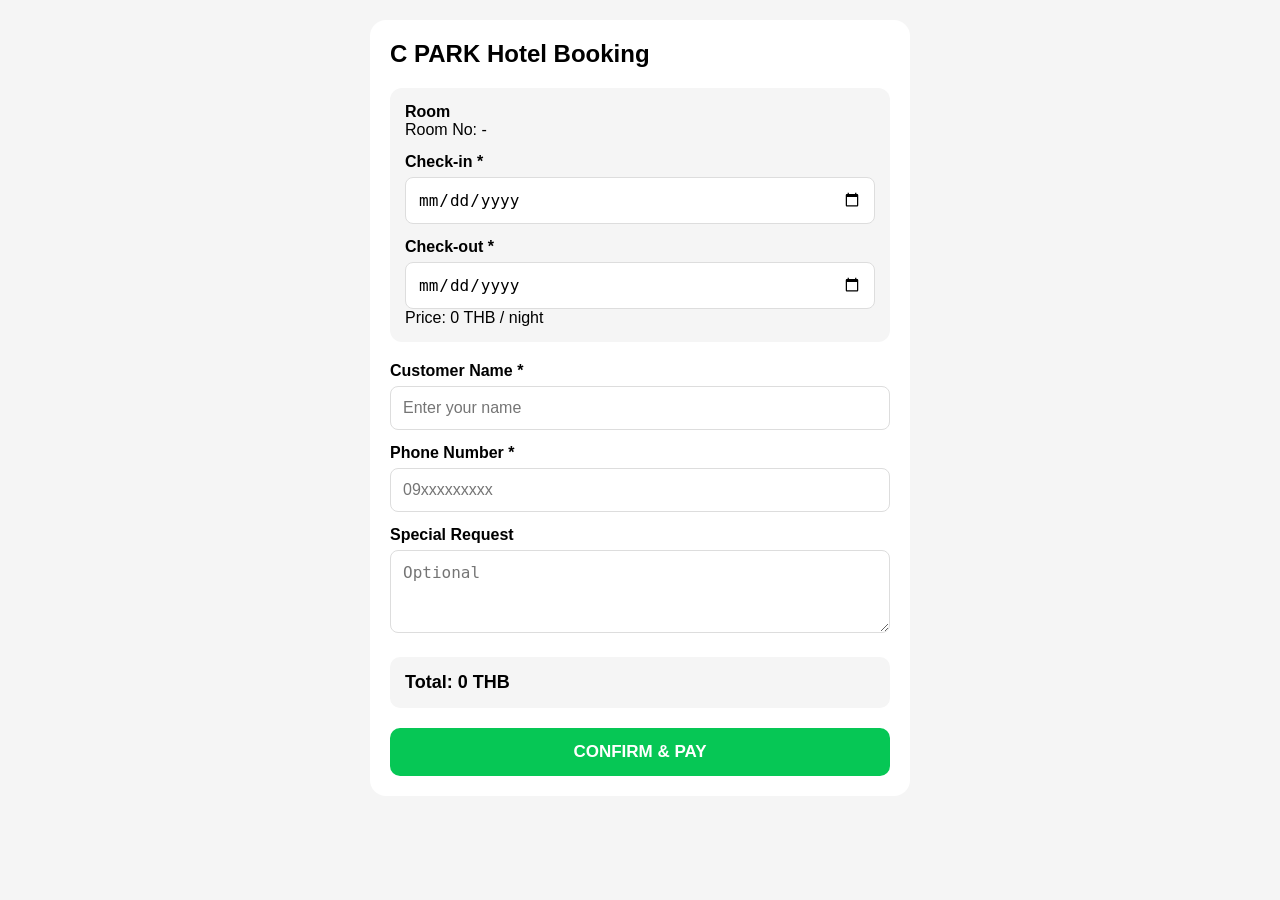
==== index.html @ cbfebfa3 "Update index.html" ====
<!DOCTYPE html>
<html lang="en">
<head>
  <meta charset="UTF-8">
  <meta name="viewport" content="width=device-width, initial-scale=1.0">
  <title>Hotel Booking</title>

  <script src="https://static.line-scdn.net/liff/edge/2/sdk.js"></script>

  <style>
    body {
      font-family: Arial, sans-serif;
      margin: 0;
      padding: 20px;
      background: #f5f5f5;
    }

    .card {
      background: white;
      border-radius: 16px;
      padding: 20px;
      max-width: 500px;
      margin: auto;
    }

    h2 {
      margin-top: 0;
    }

    .room {
      padding: 15px;
      background: #f5f5f5;
      border-radius: 12px;
      margin-bottom: 20px;
    }

    label {
      display: block;
      margin-top: 14px;
      margin-bottom: 6px;
      font-weight: bold;
    }

    input, select, textarea {
      width: 100%;
      box-sizing: border-box;
      padding: 12px;
      border: 1px solid #ddd;
      border-radius: 8px;
      font-size: 16px;
    }

    button {
      width: 100%;
      margin-top: 20px;
      padding: 14px;
      border: 0;
      border-radius: 10px;
      font-size: 17px;
      font-weight: bold;
      background: #06c755;
      color: white;
    }

    .total {
      margin-top: 20px;
      padding: 15px;
      background: #f5f5f5;
      border-radius: 10px;
      font-size: 18px;
      font-weight: bold;
    }
    /* ================================
   PAYMENT UI
================================ */

.payment-section {
  margin-top: 24px;
  padding: 20px;

  background: #f7f8fa;
  border-radius: 24px;
}


/* Header */

.payment-header {
  display: flex;
  align-items: center;
  gap: 14px;
  margin-bottom: 18px;
}

.payment-icon {
  width: 46px;
  height: 46px;

  display: flex;
  align-items: center;
  justify-content: center;

  background: #111827;
  color: white;

  border-radius: 14px;

  font-size: 22px;
}

.payment-header h2 {
  margin: 0;

  font-size: 21px;
  font-weight: 700;
}

.payment-header p {
  margin: 4px 0 0;

  color: #6b7280;
  font-size: 13px;
}


/* Summary */

.payment-summary {
  background: white;

  padding: 16px;

  border-radius: 18px;

  margin-bottom: 14px;

  box-shadow:
    0 4px 14px rgba(0,0,0,0.05);
}

.summary-row {
  display: flex;
  justify-content: space-between;

  padding: 9px 0;

  font-size: 14px;
}

.summary-row span {
  color: #6b7280;
}

.summary-row strong {
  color: #111827;
}

.total-row {
  margin-top: 6px;

  padding-top: 14px;

  border-top: 1px solid #eee;

  font-size: 17px;
}

.total-row strong {
  font-size: 19px;
}


/* Bank */

.bank-card {
  background: white;

  padding: 18px;

  border-radius: 18px;

  margin-bottom: 14px;

  box-shadow:
    0 4px 14px rgba(0,0,0,0.05);
}

.bank-title {
  display: flex;
  align-items: center;

  gap: 12px;

  margin-bottom: 16px;
}

.bank-logo {
  width: 42px;
  height: 42px;

  display: flex;
  align-items: center;
  justify-content: center;

  border-radius: 12px;

  background: #e8f5e9;

  font-size: 22px;
  font-weight: 800;
}

.bank-title h3 {
  margin: 0;

  font-size: 17px;
}

.bank-title p {
  margin: 3px 0 0;

  font-size: 12px;

  color: #6b7280;
}


/* Account */

.account-box {
  padding: 14px;

  background: #f3f4f6;

  border-radius: 14px;
}

.account-label {
  display: block;

  margin-bottom: 7px;

  color: #6b7280;

  font-size: 12px;
}

.account-number-row {
  display: flex;

  align-items: center;

  justify-content: space-between;

  gap: 10px;
}

.account-number-row strong {
  font-size: 20px;

  letter-spacing: 1px;
}

.copy-button {
  border: none;

  padding: 7px 12px;

  border-radius: 9px;

  background: #111827;

  color: white;

  font-size: 12px;

  cursor: pointer;
}

.payment-note {
  margin: 12px 0 0;

  font-size: 12px;

  line-height: 1.5;

  color: #6b7280;
}


/* QR */

.qr-card {
  background: white;

  padding: 20px;

  border-radius: 18px;

  text-align: center;

  margin-bottom: 14px;

  box-shadow:
    0 4px 14px rgba(0,0,0,0.05);
}

.qr-card h3 {
  margin: 0;

  font-size: 17px;
}

.qr-card p {
  margin: 6px 0 14px;

  color: #6b7280;

  font-size: 12px;
}

.qr-wrapper {
  display: inline-flex;

  padding: 12px;

  background: white;

  border-radius: 16px;

  border: 1px solid #eee;
}

.qr-wrapper img {
  width: 220px;

  height: 220px;

  object-fit: contain;

  border-radius: 8px;
}

.qr-help {
  margin-bottom: 0 !important;
}


/* Slip */

.slip-card {
  background: white;

  padding: 18px;

  border-radius: 18px;

  margin-bottom: 16px;

  box-shadow:
    0 4px 14px rgba(0,0,0,0.05);
}

.slip-card h3 {
  margin: 0;

  font-size: 17px;
}

.slip-card p {
  margin: 5px 0 14px;

  font-size: 12px;

  color: #6b7280;
}

.upload-box {
  min-height: 110px;

  display: flex;

  flex-direction: column;

  align-items: center;

  justify-content: center;

  gap: 6px;

  border: 2px dashed #d1d5db;

  border-radius: 16px;

  cursor: pointer;

  background: #fafafa;
}

.upload-icon {
  font-size: 28px;
}

.upload-box span {
  font-size: 14px;

  font-weight: 600;
}

.upload-box small {
  color: #9ca3af;

  font-size: 11px;
}


/* Slip Preview */

.slip-preview {
  width: 100%;

  margin-top: 12px;

  border-radius: 14px;

  max-height: 300px;

  object-fit: contain;
}


/* Submit */

.payment-submit {
  width: 100%;

  display: flex;

  align-items: center;

  justify-content: space-between;

  padding: 16px 18px;

  border: none;

  border-radius: 16px;

  background: #111827;

  color: white;

  font-size: 16px;

  font-weight: 700;

  cursor: pointer;
}

.payment-submit:active {
  transform: scale(0.98);
}

.arrow {
  font-size: 22px;
}


/* Secure */

.secure-note {
  text-align: center;

  margin: 12px 0 0;

  color: #6b7280;

  font-size: 11px;
}


/* ================================
   RECEIPT PAGE
================================ */
.receipt-section {
  display: none;
  margin-top: 24px;
  background: #f7f8fa;
  border-radius: 24px;
  padding: 16px;
}
.receipt-form {
  background: #fff;
  padding: 20px;
  border-radius: 18px;
}
.receipt-form h2 { margin-top: 0; }
.receipt-note { color:#6b7280; font-size:13px; line-height:1.5; }
.receipt-actions { display:flex; gap:10px; }
.receipt-preview {
  display:none;
  margin-top:16px;
  background:#fff;
  padding:24px;
  border-radius:8px;
  color:#111;
  box-sizing:border-box;
}
.receipt-top { display:flex; justify-content:space-between; gap:20px; align-items:flex-start; }
.receipt-title { font-size:24px; font-weight:800; margin:0 0 8px; }
.receipt-muted { color:#555; font-size:12px; line-height:1.5; }
.receipt-line { border-top:1px solid #ccc; margin:16px 0; }
.receipt-cols { display:grid; grid-template-columns:1fr 1fr; gap:20px; }
.receipt-table { width:100%; border-collapse:collapse; margin-top:12px; font-size:12px; }
.receipt-table th, .receipt-table td { border:1px solid #bbb; padding:7px; text-align:left; }
.receipt-table th { background:#f1f1f1; }
.receipt-total { margin-left:auto; width:260px; margin-top:14px; }
.receipt-total-row { display:flex; justify-content:space-between; padding:5px 0; }
.receipt-paid { margin-top:20px; text-align:center; font-size:28px; font-weight:900; letter-spacing:3px; color:#188038; border:3px solid #188038; padding:8px; transform:rotate(-4deg); opacity:.65; }
@media (max-width:600px) {
  .receipt-cols { grid-template-columns:1fr; }
  .receipt-top { flex-direction:column; }
  .receipt-total { width:100%; }
}
  </style>
  <script src="https://cdnjs.cloudflare.com/ajax/libs/html2pdf.js/0.10.1/html2pdf.bundle.min.js"></script>
</head>

<body>

<div class="card">

  <h2>C PARK Hotel Booking</h2>

  <div class="room">
    <div><strong id="roomType">Room</strong></div>
    <div>Room No: <span id="roomNo">-</span></div>
   <label>Check-in *</label>
<input
  id="checkInInput"
  type="date"
  required
>

<label>Check-out *</label>
<input
  id="checkOutInput"
  type="date"
  required
>
    <div>Price: <span id="price">0</span> THB / night</div>
  </div>

  <label>Customer Name *</label>
  <input id="customerName" type="text" placeholder="Enter your name">

  <label>Phone Number *</label>
  <input id="phone" type="tel" placeholder="09xxxxxxxxx">
<label>Special Request</label>
  <textarea id="specialRequest" rows="3"
    placeholder="Optional"></textarea>

  <div class="total">
    Total:
    <span id="total">0</span> THB
  </div>

  <button type="button" onclick="showPayment()">
    CONFIRM & PAY
  </button>

</div>
  <!-- ================================
     PAYMENT SECTION
================================ -->

<section
  id="paymentSection"
  class="payment-section"
  style="display: none;"
>

  <div class="payment-header">
    <div class="payment-icon">💳</div>

    <div>
      <h2>Payment</h2>
      <p>Complete your payment to confirm booking</p>
    </div>
  </div>


  <!-- Payment Summary -->
  <div class="payment-summary">

    <div class="summary-row">
      <span>Room</span>
      <strong id="paymentRoom">-</strong>
    </div>

    <div class="summary-row">
      <span>Check-in</span>
      <strong id="paymentCheckIn">-</strong>
    </div>

    <div class="summary-row">
      <span>Check-out</span>
      <strong id="paymentCheckOut">-</strong>
    </div>

    <div class="summary-row total-row">
      <span>Total</span>
      <strong id="paymentTotal">0 THB</strong>
    </div>

  </div>


  <!-- KBank -->
  <div class="bank-card">

    <div class="bank-title">
      <span class="bank-logo">K</span>

      <div>
        <h3>KBank</h3>
        <p>Bank Transfer</p>
      </div>
    </div>


    <div class="account-box">

      <span class="account-label">
        Bank Account
      </span>

      <div class="account-number-row">

        <strong id="bankAccount">
          2361772221
        </strong>

        <button
          type="button"
          class="copy-button"
          onclick="copyAccountNumber()"
        >
          Copy
        </button>

      </div>

    </div>


    <p class="payment-note">
      Please transfer the exact booking amount
      to the KBank account above.
    </p>

  </div>


  <!-- QR Payment -->
  <div class="qr-card">

    <h3>Scan QR to Pay</h3>

    <p>
      Scan the QR code using your banking app
    </p>

    <div class="qr-wrapper">

      <img
        id="paymentQR"
        src="https://raw.githubusercontent.com/aungkyawkhine566-stack/hotel-booking-Liff/main/QR.jpg"
        alt="KBank Payment QR"
      />

    </div>

    <p class="qr-help">
      After payment, upload your payment slip below.
    </p>

  </div>


  <!-- Upload Slip -->
  <div class="slip-card">

    <h3>Payment Slip</h3>

    <p>
      Upload your payment receipt
    </p>

    <label
      for="paymentSlip"
      class="upload-box"
    >

      <span class="upload-icon">
        📷
      </span>

      <span id="uploadText">
        Tap to upload payment slip
      </span>

      <small>
        JPG, PNG up to 5MB
      </small>

    </label>

    <input
      type="file"
      id="paymentSlip"
      accept="image/jpeg,image/png,image/webp"
      hidden
    />

    <img
      id="slipPreview"
      class="slip-preview"
      style="display:none;"
    />

  </div>


  <!-- Submit -->
<button
  type="button"
  class="payment-submit"
  onclick="submitBooking()"
>
  <span>CONFIRM PAYMENT</span>
  <span class="arrow">→</span>
</button>


  <p class="secure-note">
    🔒 Your booking will be confirmed after payment verification.
  </p>

</section>


<!-- ================================
     RECEIPT SECTION
================================ -->
<section id="receiptSection" class="receipt-section">
  <div class="receipt-form">
    <h2>🧾 Generate Receipt</h2>
    <p class="receipt-note">
      Booking ID: <strong id="receiptBookingIdLabel">-</strong><br>
      Please enter your Buyer information before generating the PDF receipt.
    </p>

    <input id="receiptBookingId" type="hidden">
    <input id="receiptRoomNo" type="hidden">
    <input id="receiptRoomType" type="hidden">
    <input id="receiptCheckIn" type="hidden">
    <input id="receiptCheckOut" type="hidden">
    <input id="receiptTotal" type="hidden">
    <input id="receiptNights" type="hidden">
    <input id="receiptPrice" type="hidden">

    <label>Buyer / Customer Name *</label>
    <input id="buyerName" type="text" placeholder="Full name or company name">

    <label>Buyer Address *</label>
    <textarea id="buyerAddress" rows="3" placeholder="Full address"></textarea>

    <label>Phone Number</label>
    <input id="buyerPhone" type="tel" placeholder="Phone number">

    <label>Email</label>
    <input id="buyerEmail" type="email" placeholder="Email address">

    <label>Tax ID / VAT ID (Optional)</label>
    <input id="buyerTaxId" type="text" placeholder="Tax ID / VAT ID">

    <div class="receipt-actions">
      <button type="button" onclick="generateReceiptPDF()">GENERATE PDF RECEIPT</button>
    </div>
  </div>

  <div id="receiptPreview" class="receipt-preview"></div>
</section>

<script>

const LIFF_ID = "2011160557-ZKTWIJi0";

const BOOKING_WEBHOOK =
  "https://sage-loon.pikapod.net/webhook/line-webhook";

let bookingData = {};

async function init() {

  await liff.init({
    liffId: LIFF_ID
  });

  const params = new URLSearchParams(
    window.location.search
  );

  const page = params.get("page") || "";

  // RECEIPT mode: opened from LINE RECEIPT card
  if (page === "receipt") {
    bookingData = {
      bookingId: params.get("bookingId") || "",
      roomNo: params.get("roomNo") || "",
      roomType: params.get("roomType") || "",
      checkIn: params.get("checkIn") || "",
      checkOut: params.get("checkOut") || "",
      nights: Number(params.get("nights") || 0),
      price: Number(params.get("price") || 0),
      total: Number(params.get("total") || 0),
      paymentStatus: "PAID",
      bookingStatus: "CONFIRMED"
    };

    showReceiptPage();
    return;
  }

  bookingData = {
    roomId: params.get("roomId") || "",
    roomNo: params.get("roomNo") || "",
    roomType: params.get("roomType") || "",
    price: Number(params.get("price") || 0),
    checkIn: params.get("checkIn") || "",
    checkOut: params.get("checkOut") || ""
  };

  document.getElementById("roomType").textContent =
    bookingData.roomType;

  document.getElementById("roomNo").textContent =
    bookingData.roomNo;

  document.getElementById("checkInInput").value =
    bookingData.checkIn;

  document.getElementById("checkOutInput").value =
    bookingData.checkOut;

  document.getElementById("price").textContent =
    bookingData.price.toLocaleString();

  const today = new Date().toISOString().split("T")[0];
  document.getElementById("checkInInput").min = today;
  document.getElementById("checkOutInput").min =
    bookingData.checkIn || today;

  calculateTotal();
}

function showReceiptPage() {
  const bookingCard = document.querySelector(".card");
  const paymentSection = document.getElementById("paymentSection");
  const receiptSection = document.getElementById("receiptSection");

  if (bookingCard) bookingCard.style.display = "none";
  if (paymentSection) paymentSection.style.display = "none";
  if (receiptSection) receiptSection.style.display = "block";

  document.getElementById("receiptBookingId").value = bookingData.bookingId || "";
  document.getElementById("receiptBookingIdLabel").textContent = bookingData.bookingId || "-";
  document.getElementById("receiptRoomNo").value = bookingData.roomNo || "";
  document.getElementById("receiptRoomType").value = bookingData.roomType || "";
  document.getElementById("receiptCheckIn").value = bookingData.checkIn || "";
  document.getElementById("receiptCheckOut").value = bookingData.checkOut || "";
  document.getElementById("receiptTotal").value = bookingData.total || 0;
  document.getElementById("receiptNights").value = bookingData.nights || 0;
  document.getElementById("receiptPrice").value = bookingData.price || 0;
}

function escapeHtml(value) {
  return String(value ?? "")
    .replace(/&/g, "&amp;")
    .replace(/</g, "&lt;")
    .replace(/>/g, "&gt;")
    .replace(/"/g, "&quot;")
    .replace(/'/g, "&#039;");
}

function formatReceiptMoney(value) {
  const n = Number(value || 0);
  return n.toLocaleString() + " THB";
}

function generateReceiptPDF() {
  const buyerName = document.getElementById("buyerName").value.trim();
  const buyerAddress = document.getElementById("buyerAddress").value.trim();
  const buyerPhone = document.getElementById("buyerPhone").value.trim();
  const buyerEmail = document.getElementById("buyerEmail").value.trim();
  const buyerTaxId = document.getElementById("buyerTaxId").value.trim();

  if (!buyerName) {
    alert("Please enter Buyer / Customer Name.");
    return;
  }

  if (!buyerAddress) {
    alert("Please enter Buyer Address.");
    return;
  }

  const bookingId = document.getElementById("receiptBookingId").value.trim();
  const roomNo = document.getElementById("receiptRoomNo").value.trim();
  const roomType = document.getElementById("receiptRoomType").value.trim();
  const checkIn = document.getElementById("receiptCheckIn").value.trim();
  const checkOut = document.getElementById("receiptCheckOut").value.trim();
  const nights = Number(document.getElementById("receiptNights").value || 0);
  const price = Number(document.getElementById("receiptPrice").value || 0);
  const total = Number(document.getElementById("receiptTotal").value || 0);

  const receiptNo = "RCP-" + Date.now().toString(36).toUpperCase();
  const issueDate = new Date().toISOString().slice(0, 10);

  // Change these four values to your hotel details.
  const seller = {
    name: "C PARK Hotel",
    address: "Hotel Address",
    phone: "Hotel Phone",
    email: "Hotel Email"
  };

  const preview = document.getElementById("receiptPreview");

  preview.innerHTML = `
    <div class="receipt-top">
      <div>
        <div class="receipt-title">${escapeHtml(seller.name)}</div>
        <div class="receipt-muted">PAYMENT RECEIPT</div>
      </div>
      <div class="receipt-muted" style="text-align:right;">
        <strong>Receipt No.</strong> ${escapeHtml(receiptNo)}<br>
        <strong>Issue date:</strong> ${escapeHtml(issueDate)}<br>
        <strong>Payment:</strong> PAID
      </div>
    </div>

    <div class="receipt-line"></div>

    <div class="receipt-cols">
      <div>
        <strong>Seller</strong><br><br>
        ${escapeHtml(seller.name)}<br>
        ${escapeHtml(seller.address)}<br>
        ${escapeHtml(seller.phone)}<br>
        ${escapeHtml(seller.email)}
      </div>
      <div>
        <strong>Buyer</strong><br><br>
        ${escapeHtml(buyerName)}<br>
        ${escapeHtml(buyerAddress).replace(/\n/g, "<br>")}<br>
        ${buyerPhone ? escapeHtml(buyerPhone) + "<br>" : ""}
        ${buyerEmail ? escapeHtml(buyerEmail) + "<br>" : ""}
        ${buyerTaxId ? "Tax ID: " + escapeHtml(buyerTaxId) : ""}
      </div>
    </div>

    <table class="receipt-table">
      <thead>
        <tr>
          <th>No.</th>
          <th>Service</th>
          <th>Qty</th>
          <th>Unit Price</th>
          <th>Total</th>
        </tr>
      </thead>
      <tbody>
        <tr>
          <td>1</td>
          <td>Room ${escapeHtml(roomNo || "-")} — ${escapeHtml(roomType || "Room")}<br>
              Check-in: ${escapeHtml(checkIn || "-")}<br>
              Check-out: ${escapeHtml(checkOut || "-")}</td>
          <td>${nights || 1}</td>
          <td>${formatReceiptMoney(price)}</td>
          <td>${formatReceiptMoney(total)}</td>
        </tr>
      </tbody>
    </table>

    <div class="receipt-total">
      <div class="receipt-total-row"><span>Total</span><strong>${formatReceiptMoney(total)}</strong></div>
      <div class="receipt-total-row"><span>Paid</span><strong>${formatReceiptMoney(total)}</strong></div>
      <div class="receipt-total-row"><span>Total Due</span><strong>0 THB</strong></div>
    </div>

    <div class="receipt-line"></div>
    <div class="receipt-muted">
      Booking ID: ${escapeHtml(bookingId || "-")}<br>
      Booking Status: CONFIRMED
    </div>

    <div class="receipt-paid">PAID</div>
  `;

  preview.style.display = "block";

  if (typeof html2pdf !== "function") {
    alert("PDF library could not be loaded. Please check your internet connection and try again.");
    return;
  }

  const filename = `${receiptNo}_${(roomNo || "booking").replace(/[^a-zA-Z0-9_-]/g, "_")}.pdf`;

  // Generate the PDF as a Blob first. This works more reliably inside LINE LIFF
  // than relying only on html2pdf().save().
  html2pdf()
    .set({
      margin: 0.25,
      filename,
      image: { type: "jpeg", quality: 0.98 },
      html2canvas: { scale: 2, useCORS: true, backgroundColor: "#ffffff" },
      jsPDF: { unit: "in", format: "a4", orientation: "portrait" }
    })
    .from(preview)
    .outputPdf("blob")
    .then((blob) => {
      const pdfUrl = URL.createObjectURL(blob);

      // Create a visible PDF link as a fallback for LINE's in-app browser.
      let downloadBox = document.getElementById("receiptPdfActions");
      if (!downloadBox) {
        downloadBox = document.createElement("div");
        downloadBox.id = "receiptPdfActions";
        downloadBox.style.cssText =
          "margin-top:16px;display:flex;gap:10px;flex-wrap:wrap;justify-content:center;";
        preview.parentNode.insertBefore(downloadBox, preview.nextSibling);
      }

      downloadBox.innerHTML = "";

      const downloadLink = document.createElement("a");
      downloadLink.href = pdfUrl;
      downloadLink.download = filename;
      downloadLink.textContent = "DOWNLOAD PDF RECEIPT";
      downloadLink.style.cssText =
        "display:inline-block;padding:12px 18px;background:#111;color:#fff;border-radius:10px;text-decoration:none;font-weight:700;";

      const openLink = document.createElement("a");
      openLink.href = pdfUrl;
      openLink.target = "_blank";
      openLink.rel = "noopener";
      openLink.textContent = "OPEN PDF";
      openLink.style.cssText =
        "display:inline-block;padding:12px 18px;background:#eee;color:#111;border-radius:10px;text-decoration:none;font-weight:700;";

      downloadBox.appendChild(downloadLink);
      downloadBox.appendChild(openLink);

      // Try the download automatically. Some LINE LIFF webviews ignore the
      // download attribute; in that case the visible DOWNLOAD / OPEN buttons
      // above remain available.
      try {
        const a = document.createElement("a");
        a.href = pdfUrl;
        a.download = filename;
        a.style.display = "none";
        document.body.appendChild(a);
        a.click();
        a.remove();
      } catch (e) {
        console.warn("Automatic PDF download was blocked by the webview.", e);
      }
    })
    .catch((error) => {
      console.error("PDF generation failed:", error);
      alert("PDF could not be generated. Please try again.");
    });
}

function calculateTotal() {

  const checkIn =
    document.getElementById("checkInInput").value;

  const checkOut =
    document.getElementById("checkOutInput").value;

  if (!checkIn || !checkOut) {
    document.getElementById("total").textContent = "0";
    return;
  }

  const start = new Date(checkIn);
  const end = new Date(checkOut);

  const nights = Math.ceil(
    (end - start) /
    (1000 * 60 * 60 * 24)
  );

  if (nights <= 0) {
    document.getElementById("total").textContent = "0";
    return;
  }

  const total =
    nights * bookingData.price;

  document.getElementById("total").textContent =
    total.toLocaleString();

  bookingData.checkIn = checkIn;
  bookingData.checkOut = checkOut;
  bookingData.nights = nights;
  bookingData.total = total;
}
  document
  .getElementById("checkInInput")
  .addEventListener("change", function() {

    const checkIn = this.value;

    document.getElementById("checkOutInput").min =
      checkIn;

    calculateTotal();
  });


document
  .getElementById("checkOutInput")
  .addEventListener("change", function() {

    calculateTotal();

  });
// Image ကို Compress လုပ်ပေးမည့် Helper Function
function compressImage(file, maxWidth = 800, quality = 0.7) {
  return new Promise((resolve, reject) => {
    const reader = new FileReader();
    reader.readAsDataURL(file);
    reader.onload = (event) => {
      const img = new Image();
      img.src = event.target.result;
      img.onload = () => {
        const canvas = document.createElement("canvas");
        let width = img.width;
        let height = img.height;

        if (width > maxWidth) {
          height = Math.round((height * maxWidth) / width);
          width = maxWidth;
        }

        canvas.width = width;
        canvas.height = height;

        const ctx = canvas.getContext("2d");
        ctx.drawImage(img, 0, 0, width, height);

        // Quality ကို လျှော့ချပြီး Base64 ပြန်ထုတ်ပေးခြင်း
        const compressedBase64 = canvas.toDataURL("image/jpeg", quality);
        resolve(compressedBase64);
      };
      img.onerror = (err) => reject(err);
    };
    reader.onerror = (err) => reject(err);
  });
}

async function submitBooking() {
  const customerName = document.getElementById("customerName").value.trim();
  const phone = document.getElementById("phone").value.trim();
  const specialRequest = document.getElementById("specialRequest").value.trim();
  
  const slipInput = document.getElementById("paymentSlip");
  const slipFile = slipInput.files[0];

  if (!customerName) { alert("Please enter your name."); return; }
  if (!phone) { alert("Please enter your phone number."); return; }
  
  if (!slipFile) {
    alert("Please upload your payment slip before confirming.");
    return;
  }

  // Loading Indicator သို့မဟုတ် Button ကို Disable လုပ်ပေးခြင်း
  const submitBtn = document.querySelector(".payment-submit");
  submitBtn.disabled = true;
  submitBtn.innerText = "Processing...";

  try {
    // Slip ပုံကို Compress အရင်လုပ်မည်
    const base64Image = await compressImage(slipFile, 600, 0.5);

    if (!liff.isLoggedIn()) {
      liff.login({ redirectUri: window.location.href });
      return;
    }

    const profile = await liff.getProfile();

    const payload = {
      roomId: bookingData.roomId,
      roomNo: bookingData.roomNo,
      roomType: bookingData.roomType,
      checkIn: bookingData.checkIn,
      checkOut: bookingData.checkOut,
      price: bookingData.price,
      nights: bookingData.nights,
      total: bookingData.total,
      customerName,
      phone,
      specialRequest,
      lineUserId: profile?.userId || "",
      lineDisplayName: profile?.displayName || "",
      
      slipImage: base64Image, 
      status: "PAYMENT_SUBMITTED"
    };

    const response = await fetch(BOOKING_WEBHOOK, {
      method: "POST",
      headers: { "Content-Type": "application/json" },
      body: JSON.stringify(payload)
    });

    if (!response.ok) {
      throw new Error(`HTTP error! status: ${response.status}`);
    }

    const result = await response.json().catch(() => null);

    if (!result || result.success !== true) {
      throw new Error(result?.message || result?.error || "Booking failed.");
    }

    alert(
      `Booking submitted successfully!\nBooking ID: ${result.bookingId}\nPayment Status: PENDING`
    );
    
    if (liff.isInClient()) {
      liff.closeWindow();
    }
  } catch (err) {
    console.error("Submission Error:", err);
    alert("Error submitting payment: " + err.message);
  } finally {
    submitBtn.disabled = false;
    submitBtn.innerHTML = '<span>CONFIRM PAYMENT</span><span class="arrow">→</span>';
  }
}

init();
  function showPayment() {

  // Validate customer information first

  const customerName =
    document.getElementById("customerName").value.trim();

  const phone =
    document.getElementById("phone").value.trim();

  if (!customerName) {
    alert("Please enter your name.");
    return;
  }

  if (!phone) {
    alert("Please enter your phone number.");
    return;
  }

  // Always calculate the latest booking total before opening payment.
  calculateTotal();

  if (!bookingData.checkIn || !bookingData.checkOut || bookingData.nights <= 0) {
    alert("Please select a valid check-in and check-out date.");
    return;
  }

  const today = new Date().toISOString().split("T")[0];

document.getElementById("checkInInput").min = today;
document.getElementById("checkOutInput").min = today;

  // Update payment summary

  document.getElementById("paymentRoom").textContent =
    `${bookingData.roomNo} • ${bookingData.roomType}`;

  document.getElementById("paymentCheckIn").textContent =
    bookingData.checkIn;

  document.getElementById("paymentCheckOut").textContent =
    bookingData.checkOut;

  document.getElementById("paymentTotal").textContent =
    `${bookingData.total.toLocaleString()} THB`;


  // Hide booking form
  const bookingCard = document.querySelector(".card");
  if (bookingCard) {
    bookingCard.style.display = "none";
  }

  // Show payment section on the SAME LIFF page.
  const paymentSection = document.getElementById("paymentSection");
  if (!paymentSection) {
    alert("Payment section is missing from this page.");
    return;
  }

  paymentSection.style.display = "block";


  // Scroll to payment

  document.getElementById("paymentSection")
    .scrollIntoView({
      behavior: "smooth",
      block: "start"
    });
}

  // ================================
// COPY KBank ACCOUNT
// ================================

function copyAccountNumber() {

  const account =
    document.getElementById("bankAccount").innerText.trim();

  navigator.clipboard.writeText(account);

  const button =
    document.querySelector(".copy-button");

  const oldText = button.innerText;

  button.innerText = "Copied";

  setTimeout(() => {
    button.innerText = oldText;
  }, 1500);
}


// ================================
// PAYMENT SLIP PREVIEW
// ================================

document
  .getElementById("paymentSlip")
  .addEventListener("change", function(event) {

    const file = event.target.files[0];

    if (!file) return;


    // 5MB limit

    if (file.size > 5 * 1024 * 1024) {

      alert("Payment slip must be under 5MB.");

      event.target.value = "";

      return;
    }


    const preview =
      document.getElementById("slipPreview");

    const uploadText =
      document.getElementById("uploadText");


    const reader =
      new FileReader();


    reader.onload = function(e) {

      preview.src = e.target.result;

      preview.style.display = "block";

      uploadText.innerText =
        file.name;

    };


    reader.readAsDataURL(file);

  });

</script>

</body>
</html>
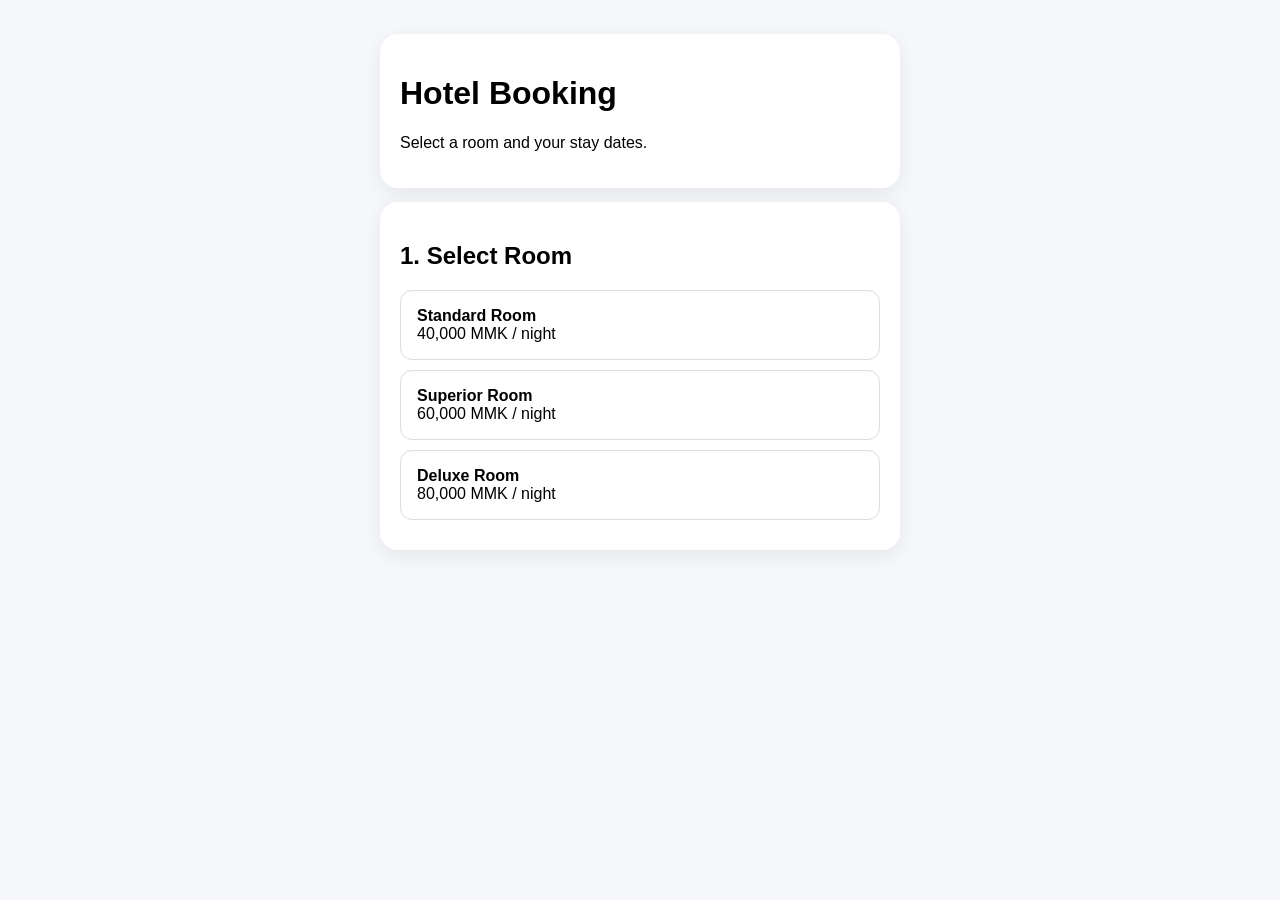
==== commit 6619c753: "Add files via upload" ====
--- a/index.html
+++ b/index.html
@@ -1,1414 +1 @@
-<!DOCTYPE html>
-<html lang="en">
-<head>
-  <meta charset="UTF-8">
-  <meta name="viewport" content="width=device-width, initial-scale=1.0">
-  <title>Hotel Booking</title>
-
-  <script src="https://static.line-scdn.net/liff/edge/2/sdk.js"></script>
-
-  <style>
-    body {
-      font-family: Arial, sans-serif;
-      margin: 0;
-      padding: 20px;
-      background: #f5f5f5;
-    }
-
-    .card {
-      background: white;
-      border-radius: 16px;
-      padding: 20px;
-      max-width: 500px;
-      margin: auto;
-    }
-
-    h2 {
-      margin-top: 0;
-    }
-
-    .room {
-      padding: 15px;
-      background: #f5f5f5;
-      border-radius: 12px;
-      margin-bottom: 20px;
-    }
-
-    label {
-      display: block;
-      margin-top: 14px;
-      margin-bottom: 6px;
-      font-weight: bold;
-    }
-
-    input, select, textarea {
-      width: 100%;
-      box-sizing: border-box;
-      padding: 12px;
-      border: 1px solid #ddd;
-      border-radius: 8px;
-      font-size: 16px;
-    }
-
-    button {
-      width: 100%;
-      margin-top: 20px;
-      padding: 14px;
-      border: 0;
-      border-radius: 10px;
-      font-size: 17px;
-      font-weight: bold;
-      background: #06c755;
-      color: white;
-    }
-
-    .total {
-      margin-top: 20px;
-      padding: 15px;
-      background: #f5f5f5;
-      border-radius: 10px;
-      font-size: 18px;
-      font-weight: bold;
-    }
-    /* ================================
-   PAYMENT UI
-================================ */
-
-.payment-section {
-  margin-top: 24px;
-  padding: 20px;
-
-  background: #f7f8fa;
-  border-radius: 24px;
-}
-
-
-/* Header */
-
-.payment-header {
-  display: flex;
-  align-items: center;
-  gap: 14px;
-  margin-bottom: 18px;
-}
-
-.payment-icon {
-  width: 46px;
-  height: 46px;
-
-  display: flex;
-  align-items: center;
-  justify-content: center;
-
-  background: #111827;
-  color: white;
-
-  border-radius: 14px;
-
-  font-size: 22px;
-}
-
-.payment-header h2 {
-  margin: 0;
-
-  font-size: 21px;
-  font-weight: 700;
-}
-
-.payment-header p {
-  margin: 4px 0 0;
-
-  color: #6b7280;
-  font-size: 13px;
-}
-
-
-/* Summary */
-
-.payment-summary {
-  background: white;
-
-  padding: 16px;
-
-  border-radius: 18px;
-
-  margin-bottom: 14px;
-
-  box-shadow:
-    0 4px 14px rgba(0,0,0,0.05);
-}
-
-.summary-row {
-  display: flex;
-  justify-content: space-between;
-
-  padding: 9px 0;
-
-  font-size: 14px;
-}
-
-.summary-row span {
-  color: #6b7280;
-}
-
-.summary-row strong {
-  color: #111827;
-}
-
-.total-row {
-  margin-top: 6px;
-
-  padding-top: 14px;
-
-  border-top: 1px solid #eee;
-
-  font-size: 17px;
-}
-
-.total-row strong {
-  font-size: 19px;
-}
-
-
-/* Bank */
-
-.bank-card {
-  background: white;
-
-  padding: 18px;
-
-  border-radius: 18px;
-
-  margin-bottom: 14px;
-
-  box-shadow:
-    0 4px 14px rgba(0,0,0,0.05);
-}
-
-.bank-title {
-  display: flex;
-  align-items: center;
-
-  gap: 12px;
-
-  margin-bottom: 16px;
-}
-
-.bank-logo {
-  width: 42px;
-  height: 42px;
-
-  display: flex;
-  align-items: center;
-  justify-content: center;
-
-  border-radius: 12px;
-
-  background: #e8f5e9;
-
-  font-size: 22px;
-  font-weight: 800;
-}
-
-.bank-title h3 {
-  margin: 0;
-
-  font-size: 17px;
-}
-
-.bank-title p {
-  margin: 3px 0 0;
-
-  font-size: 12px;
-
-  color: #6b7280;
-}
-
-
-/* Account */
-
-.account-box {
-  padding: 14px;
-
-  background: #f3f4f6;
-
-  border-radius: 14px;
-}
-
-.account-label {
-  display: block;
-
-  margin-bottom: 7px;
-
-  color: #6b7280;
-
-  font-size: 12px;
-}
-
-.account-number-row {
-  display: flex;
-
-  align-items: center;
-
-  justify-content: space-between;
-
-  gap: 10px;
-}
-
-.account-number-row strong {
-  font-size: 20px;
-
-  letter-spacing: 1px;
-}
-
-.copy-button {
-  border: none;
-
-  padding: 7px 12px;
-
-  border-radius: 9px;
-
-  background: #111827;
-
-  color: white;
-
-  font-size: 12px;
-
-  cursor: pointer;
-}
-
-.payment-note {
-  margin: 12px 0 0;
-
-  font-size: 12px;
-
-  line-height: 1.5;
-
-  color: #6b7280;
-}
-
-
-/* QR */
-
-.qr-card {
-  background: white;
-
-  padding: 20px;
-
-  border-radius: 18px;
-
-  text-align: center;
-
-  margin-bottom: 14px;
-
-  box-shadow:
-    0 4px 14px rgba(0,0,0,0.05);
-}
-
-.qr-card h3 {
-  margin: 0;
-
-  font-size: 17px;
-}
-
-.qr-card p {
-  margin: 6px 0 14px;
-
-  color: #6b7280;
-
-  font-size: 12px;
-}
-
-.qr-wrapper {
-  display: inline-flex;
-
-  padding: 12px;
-
-  background: white;
-
-  border-radius: 16px;
-
-  border: 1px solid #eee;
-}
-
-.qr-wrapper img {
-  width: 220px;
-
-  height: 220px;
-
-  object-fit: contain;
-
-  border-radius: 8px;
-}
-
-.qr-help {
-  margin-bottom: 0 !important;
-}
-
-
-/* Slip */
-
-.slip-card {
-  background: white;
-
-  padding: 18px;
-
-  border-radius: 18px;
-
-  margin-bottom: 16px;
-
-  box-shadow:
-    0 4px 14px rgba(0,0,0,0.05);
-}
-
-.slip-card h3 {
-  margin: 0;
-
-  font-size: 17px;
-}
-
-.slip-card p {
-  margin: 5px 0 14px;
-
-  font-size: 12px;
-
-  color: #6b7280;
-}
-
-.upload-box {
-  min-height: 110px;
-
-  display: flex;
-
-  flex-direction: column;
-
-  align-items: center;
-
-  justify-content: center;
-
-  gap: 6px;
-
-  border: 2px dashed #d1d5db;
-
-  border-radius: 16px;
-
-  cursor: pointer;
-
-  background: #fafafa;
-}
-
-.upload-icon {
-  font-size: 28px;
-}
-
-.upload-box span {
-  font-size: 14px;
-
-  font-weight: 600;
-}
-
-.upload-box small {
-  color: #9ca3af;
-
-  font-size: 11px;
-}
-
-
-/* Slip Preview */
-
-.slip-preview {
-  width: 100%;
-
-  margin-top: 12px;
-
-  border-radius: 14px;
-
-  max-height: 300px;
-
-  object-fit: contain;
-}
-
-
-/* Submit */
-
-.payment-submit {
-  width: 100%;
-
-  display: flex;
-
-  align-items: center;
-
-  justify-content: space-between;
-
-  padding: 16px 18px;
-
-  border: none;
-
-  border-radius: 16px;
-
-  background: #111827;
-
-  color: white;
-
-  font-size: 16px;
-
-  font-weight: 700;
-
-  cursor: pointer;
-}
-
-.payment-submit:active {
-  transform: scale(0.98);
-}
-
-.arrow {
-  font-size: 22px;
-}
-
-
-/* Secure */
-
-.secure-note {
-  text-align: center;
-
-  margin: 12px 0 0;
-
-  color: #6b7280;
-
-  font-size: 11px;
-}
-
-
-/* ================================
-   RECEIPT PAGE
-================================ */
-.receipt-section {
-  display: none;
-  margin-top: 24px;
-  background: #f7f8fa;
-  border-radius: 24px;
-  padding: 16px;
-}
-.receipt-form {
-  background: #fff;
-  padding: 20px;
-  border-radius: 18px;
-}
-.receipt-form h2 { margin-top: 0; }
-.receipt-note { color:#6b7280; font-size:13px; line-height:1.5; }
-.receipt-actions { display:flex; gap:10px; }
-.receipt-preview {
-  display:none;
-  margin-top:16px;
-  background:#fff;
-  padding:24px;
-  border-radius:8px;
-  color:#111;
-  box-sizing:border-box;
-}
-.receipt-top { display:flex; justify-content:space-between; gap:20px; align-items:flex-start; }
-.receipt-title { font-size:24px; font-weight:800; margin:0 0 8px; }
-.receipt-muted { color:#555; font-size:12px; line-height:1.5; }
-.receipt-line { border-top:1px solid #ccc; margin:16px 0; }
-.receipt-cols { display:grid; grid-template-columns:1fr 1fr; gap:20px; }
-.receipt-table { width:100%; border-collapse:collapse; margin-top:12px; font-size:12px; }
-.receipt-table th, .receipt-table td { border:1px solid #bbb; padding:7px; text-align:left; }
-.receipt-table th { background:#f1f1f1; }
-.receipt-total { margin-left:auto; width:260px; margin-top:14px; }
-.receipt-total-row { display:flex; justify-content:space-between; padding:5px 0; }
-.receipt-paid { margin-top:20px; text-align:center; font-size:28px; font-weight:900; letter-spacing:3px; color:#188038; border:3px solid #188038; padding:8px; transform:rotate(-4deg); opacity:.65; }
-@media (max-width:600px) {
-  .receipt-cols { grid-template-columns:1fr; }
-  .receipt-top { flex-direction:column; }
-  .receipt-total { width:100%; }
-}
-  </style>
-  <script src="https://cdnjs.cloudflare.com/ajax/libs/html2pdf.js/0.10.1/html2pdf.bundle.min.js"></script>
-</head>
-
-<body>
-
-<div class="card">
-
-  <h2>C PARK Hotel Booking</h2>
-
-  <div class="room">
-    <div><strong id="roomType">Room</strong></div>
-    <div>Room No: <span id="roomNo">-</span></div>
-   <label>Check-in *</label>
-<input
-  id="checkInInput"
-  type="date"
-  required
->
-
-<label>Check-out *</label>
-<input
-  id="checkOutInput"
-  type="date"
-  required
->
-    <div>Price: <span id="price">0</span> THB / night</div>
-  </div>
-
-  <label>Customer Name *</label>
-  <input id="customerName" type="text" placeholder="Enter your name">
-
-  <label>Phone Number *</label>
-  <input id="phone" type="tel" placeholder="09xxxxxxxxx">
-<label>Special Request</label>
-  <textarea id="specialRequest" rows="3"
-    placeholder="Optional"></textarea>
-
-  <div class="total">
-    Total:
-    <span id="total">0</span> THB
-  </div>
-
-  <button type="button" onclick="showPayment()">
-    CONFIRM & PAY
-  </button>
-
-</div>
-  <!-- ================================
-     PAYMENT SECTION
-================================ -->
-
-<section
-  id="paymentSection"
-  class="payment-section"
-  style="display: none;"
->
-
-  <div class="payment-header">
-    <div class="payment-icon">💳</div>
-
-    <div>
-      <h2>Payment</h2>
-      <p>Complete your payment to confirm booking</p>
-    </div>
-  </div>
-
-
-  <!-- Payment Summary -->
-  <div class="payment-summary">
-
-    <div class="summary-row">
-      <span>Room</span>
-      <strong id="paymentRoom">-</strong>
-    </div>
-
-    <div class="summary-row">
-      <span>Check-in</span>
-      <strong id="paymentCheckIn">-</strong>
-    </div>
-
-    <div class="summary-row">
-      <span>Check-out</span>
-      <strong id="paymentCheckOut">-</strong>
-    </div>
-
-    <div class="summary-row total-row">
-      <span>Total</span>
-      <strong id="paymentTotal">0 THB</strong>
-    </div>
-
-  </div>
-
-
-  <!-- KBank -->
-  <div class="bank-card">
-
-    <div class="bank-title">
-      <span class="bank-logo">K</span>
-
-      <div>
-        <h3>KBank</h3>
-        <p>Bank Transfer</p>
-      </div>
-    </div>
-
-
-    <div class="account-box">
-
-      <span class="account-label">
-        Bank Account
-      </span>
-
-      <div class="account-number-row">
-
-        <strong id="bankAccount">
-          2361772221
-        </strong>
-
-        <button
-          type="button"
-          class="copy-button"
-          onclick="copyAccountNumber()"
-        >
-          Copy
-        </button>
-
-      </div>
-
-    </div>
-
-
-    <p class="payment-note">
-      Please transfer the exact booking amount
-      to the KBank account above.
-    </p>
-
-  </div>
-
-
-  <!-- QR Payment -->
-  <div class="qr-card">
-
-    <h3>Scan QR to Pay</h3>
-
-    <p>
-      Scan the QR code using your banking app
-    </p>
-
-    <div class="qr-wrapper">
-
-      <img
-        id="paymentQR"
-        src="https://raw.githubusercontent.com/aungkyawkhine566-stack/hotel-booking-Liff/main/QR.jpg"
-        alt="KBank Payment QR"
-      />
-
-    </div>
-
-    <p class="qr-help">
-      After payment, upload your payment slip below.
-    </p>
-
-  </div>
-
-
-  <!-- Upload Slip -->
-  <div class="slip-card">
-
-    <h3>Payment Slip</h3>
-
-    <p>
-      Upload your payment receipt
-    </p>
-
-    <label
-      for="paymentSlip"
-      class="upload-box"
-    >
-
-      <span class="upload-icon">
-        📷
-      </span>
-
-      <span id="uploadText">
-        Tap to upload payment slip
-      </span>
-
-      <small>
-        JPG, PNG up to 5MB
-      </small>
-
-    </label>
-
-    <input
-      type="file"
-      id="paymentSlip"
-      accept="image/jpeg,image/png,image/webp"
-      hidden
-    />
-
-    <img
-      id="slipPreview"
-      class="slip-preview"
-      style="display:none;"
-    />
-
-  </div>
-
-
-  <!-- Submit -->
-<button
-  type="button"
-  class="payment-submit"
-  onclick="submitBooking()"
->
-  <span>CONFIRM PAYMENT</span>
-  <span class="arrow">→</span>
-</button>
-
-
-  <p class="secure-note">
-    🔒 Your booking will be confirmed after payment verification.
-  </p>
-
-</section>
-
-
-<!-- ================================
-     RECEIPT SECTION
-================================ -->
-<section id="receiptSection" class="receipt-section">
-  <div class="receipt-form">
-    <h2>🧾 Generate Receipt</h2>
-    <p class="receipt-note">
-      Booking ID: <strong id="receiptBookingIdLabel">-</strong><br>
-      Please enter your Buyer information before generating the PDF receipt.
-    </p>
-
-    <input id="receiptBookingId" type="hidden">
-    <input id="receiptRoomNo" type="hidden">
-    <input id="receiptRoomType" type="hidden">
-    <input id="receiptCheckIn" type="hidden">
-    <input id="receiptCheckOut" type="hidden">
-    <input id="receiptTotal" type="hidden">
-    <input id="receiptNights" type="hidden">
-    <input id="receiptPrice" type="hidden">
-
-    <label>Buyer / Customer Name *</label>
-    <input id="buyerName" type="text" placeholder="Full name or company name">
-
-    <label>Buyer Address *</label>
-    <textarea id="buyerAddress" rows="3" placeholder="Full address"></textarea>
-
-    <label>Phone Number</label>
-    <input id="buyerPhone" type="tel" placeholder="Phone number">
-
-    <label>Email</label>
-    <input id="buyerEmail" type="email" placeholder="Email address">
-
-    <label>Tax ID / VAT ID (Optional)</label>
-    <input id="buyerTaxId" type="text" placeholder="Tax ID / VAT ID">
-
-    <div class="receipt-actions">
-      <button type="button" onclick="generateReceiptPDF()">GENERATE PDF RECEIPT</button>
-    </div>
-  </div>
-
-  <div id="receiptPreview" class="receipt-preview"></div>
-</section>
-
-<script>
-
-const LIFF_ID = "2011160557-ZKTWIJi0";
-
-const BOOKING_WEBHOOK =
-  "https://sage-loon.pikapod.net/webhook/line-webhook";
-
-let bookingData = {};
-
-async function init() {
-
-  await liff.init({
-    liffId: LIFF_ID
-  });
-
-  const params = new URLSearchParams(
-    window.location.search
-  );
-
-  const page = params.get("page") || "";
-
-  // RECEIPT mode: opened from LINE RECEIPT card
-  if (page === "receipt") {
-    bookingData = {
-      bookingId: params.get("bookingId") || "",
-      roomNo: params.get("roomNo") || "",
-      roomType: params.get("roomType") || "",
-      checkIn: params.get("checkIn") || "",
-      checkOut: params.get("checkOut") || "",
-      nights: Number(params.get("nights") || 0),
-      price: Number(params.get("price") || 0),
-      total: Number(params.get("total") || 0),
-      paymentStatus: "PAID",
-      bookingStatus: "CONFIRMED"
-    };
-
-    showReceiptPage();
-    return;
-  }
-
-  bookingData = {
-    roomId: params.get("roomId") || "",
-    roomNo: params.get("roomNo") || "",
-    roomType: params.get("roomType") || "",
-    price: Number(params.get("price") || 0),
-    checkIn: params.get("checkIn") || "",
-    checkOut: params.get("checkOut") || ""
-  };
-
-  document.getElementById("roomType").textContent =
-    bookingData.roomType;
-
-  document.getElementById("roomNo").textContent =
-    bookingData.roomNo;
-
-  document.getElementById("checkInInput").value =
-    bookingData.checkIn;
-
-  document.getElementById("checkOutInput").value =
-    bookingData.checkOut;
-
-  document.getElementById("price").textContent =
-    bookingData.price.toLocaleString();
-
-  const today = new Date().toISOString().split("T")[0];
-  document.getElementById("checkInInput").min = today;
-  document.getElementById("checkOutInput").min =
-    bookingData.checkIn || today;
-
-  calculateTotal();
-}
-
-function showReceiptPage() {
-  const bookingCard = document.querySelector(".card");
-  const paymentSection = document.getElementById("paymentSection");
-  const receiptSection = document.getElementById("receiptSection");
-
-  if (bookingCard) bookingCard.style.display = "none";
-  if (paymentSection) paymentSection.style.display = "none";
-  if (receiptSection) receiptSection.style.display = "block";
-
-  document.getElementById("receiptBookingId").value = bookingData.bookingId || "";
-  document.getElementById("receiptBookingIdLabel").textContent = bookingData.bookingId || "-";
-  document.getElementById("receiptRoomNo").value = bookingData.roomNo || "";
-  document.getElementById("receiptRoomType").value = bookingData.roomType || "";
-  document.getElementById("receiptCheckIn").value = bookingData.checkIn || "";
-  document.getElementById("receiptCheckOut").value = bookingData.checkOut || "";
-  document.getElementById("receiptTotal").value = bookingData.total || 0;
-  document.getElementById("receiptNights").value = bookingData.nights || 0;
-  document.getElementById("receiptPrice").value = bookingData.price || 0;
-}
-
-function escapeHtml(value) {
-  return String(value ?? "")
-    .replace(/&/g, "&amp;")
-    .replace(/</g, "&lt;")
-    .replace(/>/g, "&gt;")
-    .replace(/"/g, "&quot;")
-    .replace(/'/g, "&#039;");
-}
-
-function formatReceiptMoney(value) {
-  const n = Number(value || 0);
-  return n.toLocaleString() + " THB";
-}
-
-function generateReceiptPDF() {
-  const buyerName = document.getElementById("buyerName").value.trim();
-  const buyerAddress = document.getElementById("buyerAddress").value.trim();
-  const buyerPhone = document.getElementById("buyerPhone").value.trim();
-  const buyerEmail = document.getElementById("buyerEmail").value.trim();
-  const buyerTaxId = document.getElementById("buyerTaxId").value.trim();
-
-  if (!buyerName) {
-    alert("Please enter Buyer / Customer Name.");
-    return;
-  }
-
-  if (!buyerAddress) {
-    alert("Please enter Buyer Address.");
-    return;
-  }
-
-  const bookingId = document.getElementById("receiptBookingId").value.trim();
-  const roomNo = document.getElementById("receiptRoomNo").value.trim();
-  const roomType = document.getElementById("receiptRoomType").value.trim();
-  const checkIn = document.getElementById("receiptCheckIn").value.trim();
-  const checkOut = document.getElementById("receiptCheckOut").value.trim();
-  const nights = Number(document.getElementById("receiptNights").value || 0);
-  const price = Number(document.getElementById("receiptPrice").value || 0);
-  const total = Number(document.getElementById("receiptTotal").value || 0);
-
-  const receiptNo = "RCP-" + Date.now().toString(36).toUpperCase();
-  const issueDate = new Date().toISOString().slice(0, 10);
-
-  // Change these four values to your hotel details.
-  const seller = {
-    name: "C PARK Hotel",
-    address: "Hotel Address",
-    phone: "Hotel Phone",
-    email: "Hotel Email"
-  };
-
-  const preview = document.getElementById("receiptPreview");
-
-  preview.innerHTML = `
-    <div class="receipt-top">
-      <div>
-        <div class="receipt-title">${escapeHtml(seller.name)}</div>
-        <div class="receipt-muted">PAYMENT RECEIPT</div>
-      </div>
-      <div class="receipt-muted" style="text-align:right;">
-        <strong>Receipt No.</strong> ${escapeHtml(receiptNo)}<br>
-        <strong>Issue date:</strong> ${escapeHtml(issueDate)}<br>
-        <strong>Payment:</strong> PAID
-      </div>
-    </div>
-
-    <div class="receipt-line"></div>
-
-    <div class="receipt-cols">
-      <div>
-        <strong>Seller</strong><br><br>
-        ${escapeHtml(seller.name)}<br>
-        ${escapeHtml(seller.address)}<br>
-        ${escapeHtml(seller.phone)}<br>
-        ${escapeHtml(seller.email)}
-      </div>
-      <div>
-        <strong>Buyer</strong><br><br>
-        ${escapeHtml(buyerName)}<br>
-        ${escapeHtml(buyerAddress).replace(/\n/g, "<br>")}<br>
-        ${buyerPhone ? escapeHtml(buyerPhone) + "<br>" : ""}
-        ${buyerEmail ? escapeHtml(buyerEmail) + "<br>" : ""}
-        ${buyerTaxId ? "Tax ID: " + escapeHtml(buyerTaxId) : ""}
-      </div>
-    </div>
-
-    <table class="receipt-table">
-      <thead>
-        <tr>
-          <th>No.</th>
-          <th>Service</th>
-          <th>Qty</th>
-          <th>Unit Price</th>
-          <th>Total</th>
-        </tr>
-      </thead>
-      <tbody>
-        <tr>
-          <td>1</td>
-          <td>Room ${escapeHtml(roomNo || "-")} — ${escapeHtml(roomType || "Room")}<br>
-              Check-in: ${escapeHtml(checkIn || "-")}<br>
-              Check-out: ${escapeHtml(checkOut || "-")}</td>
-          <td>${nights || 1}</td>
-          <td>${formatReceiptMoney(price)}</td>
-          <td>${formatReceiptMoney(total)}</td>
-        </tr>
-      </tbody>
-    </table>
-
-    <div class="receipt-total">
-      <div class="receipt-total-row"><span>Total</span><strong>${formatReceiptMoney(total)}</strong></div>
-      <div class="receipt-total-row"><span>Paid</span><strong>${formatReceiptMoney(total)}</strong></div>
-      <div class="receipt-total-row"><span>Total Due</span><strong>0 THB</strong></div>
-    </div>
-
-    <div class="receipt-line"></div>
-    <div class="receipt-muted">
-      Booking ID: ${escapeHtml(bookingId || "-")}<br>
-      Booking Status: CONFIRMED
-    </div>
-
-    <div class="receipt-paid">PAID</div>
-  `;
-
-  preview.style.display = "block";
-
-  if (typeof html2pdf !== "function") {
-    alert("PDF library could not be loaded. Please check your internet connection and try again.");
-    return;
-  }
-
-  const filename = `${receiptNo}_${(roomNo || "booking").replace(/[^a-zA-Z0-9_-]/g, "_")}.pdf`;
-
-  // Generate the PDF as a Blob first. This works more reliably inside LINE LIFF
-  // than relying only on html2pdf().save().
-  html2pdf()
-    .set({
-      margin: 0.25,
-      filename,
-      image: { type: "jpeg", quality: 0.98 },
-      html2canvas: { scale: 2, useCORS: true, backgroundColor: "#ffffff" },
-      jsPDF: { unit: "in", format: "a4", orientation: "portrait" }
-    })
-    .from(preview)
-    .outputPdf("blob")
-    .then((blob) => {
-      const pdfUrl = URL.createObjectURL(blob);
-
-      // Create a visible PDF link as a fallback for LINE's in-app browser.
-      let downloadBox = document.getElementById("receiptPdfActions");
-      if (!downloadBox) {
-        downloadBox = document.createElement("div");
-        downloadBox.id = "receiptPdfActions";
-        downloadBox.style.cssText =
-          "margin-top:16px;display:flex;gap:10px;flex-wrap:wrap;justify-content:center;";
-        preview.parentNode.insertBefore(downloadBox, preview.nextSibling);
-      }
-
-      downloadBox.innerHTML = "";
-
-      const downloadLink = document.createElement("a");
-      downloadLink.href = pdfUrl;
-      downloadLink.download = filename;
-      downloadLink.textContent = "DOWNLOAD PDF RECEIPT";
-      downloadLink.style.cssText =
-        "display:inline-block;padding:12px 18px;background:#111;color:#fff;border-radius:10px;text-decoration:none;font-weight:700;";
-
-      const openLink = document.createElement("a");
-      openLink.href = pdfUrl;
-      openLink.target = "_blank";
-      openLink.rel = "noopener";
-      openLink.textContent = "OPEN PDF";
-      openLink.style.cssText =
-        "display:inline-block;padding:12px 18px;background:#eee;color:#111;border-radius:10px;text-decoration:none;font-weight:700;";
-
-      downloadBox.appendChild(downloadLink);
-      downloadBox.appendChild(openLink);
-
-      // Try the download automatically. Some LINE LIFF webviews ignore the
-      // download attribute; in that case the visible DOWNLOAD / OPEN buttons
-      // above remain available.
-      try {
-        const a = document.createElement("a");
-        a.href = pdfUrl;
-        a.download = filename;
-        a.style.display = "none";
-        document.body.appendChild(a);
-        a.click();
-        a.remove();
-      } catch (e) {
-        console.warn("Automatic PDF download was blocked by the webview.", e);
-      }
-    })
-    .catch((error) => {
-      console.error("PDF generation failed:", error);
-      alert("PDF could not be generated. Please try again.");
-    });
-}
-
-function calculateTotal() {
-
-  const checkIn =
-    document.getElementById("checkInInput").value;
-
-  const checkOut =
-    document.getElementById("checkOutInput").value;
-
-  if (!checkIn || !checkOut) {
-    document.getElementById("total").textContent = "0";
-    return;
-  }
-
-  const start = new Date(checkIn);
-  const end = new Date(checkOut);
-
-  const nights = Math.ceil(
-    (end - start) /
-    (1000 * 60 * 60 * 24)
-  );
-
-  if (nights <= 0) {
-    document.getElementById("total").textContent = "0";
-    return;
-  }
-
-  const total =
-    nights * bookingData.price;
-
-  document.getElementById("total").textContent =
-    total.toLocaleString();
-
-  bookingData.checkIn = checkIn;
-  bookingData.checkOut = checkOut;
-  bookingData.nights = nights;
-  bookingData.total = total;
-}
-  document
-  .getElementById("checkInInput")
-  .addEventListener("change", function() {
-
-    const checkIn = this.value;
-
-    document.getElementById("checkOutInput").min =
-      checkIn;
-
-    calculateTotal();
-  });
-
-
-document
-  .getElementById("checkOutInput")
-  .addEventListener("change", function() {
-
-    calculateTotal();
-
-  });
-// Image ကို Compress လုပ်ပေးမည့် Helper Function
-function compressImage(file, maxWidth = 800, quality = 0.7) {
-  return new Promise((resolve, reject) => {
-    const reader = new FileReader();
-    reader.readAsDataURL(file);
-    reader.onload = (event) => {
-      const img = new Image();
-      img.src = event.target.result;
-      img.onload = () => {
-        const canvas = document.createElement("canvas");
-        let width = img.width;
-        let height = img.height;
-
-        if (width > maxWidth) {
-          height = Math.round((height * maxWidth) / width);
-          width = maxWidth;
-        }
-
-        canvas.width = width;
-        canvas.height = height;
-
-        const ctx = canvas.getContext("2d");
-        ctx.drawImage(img, 0, 0, width, height);
-
-        // Quality ကို လျှော့ချပြီး Base64 ပြန်ထုတ်ပေးခြင်း
-        const compressedBase64 = canvas.toDataURL("image/jpeg", quality);
-        resolve(compressedBase64);
-      };
-      img.onerror = (err) => reject(err);
-    };
-    reader.onerror = (err) => reject(err);
-  });
-}
-
-async function submitBooking() {
-  const customerName = document.getElementById("customerName").value.trim();
-  const phone = document.getElementById("phone").value.trim();
-  const specialRequest = document.getElementById("specialRequest").value.trim();
-  
-  const slipInput = document.getElementById("paymentSlip");
-  const slipFile = slipInput.files[0];
-
-  if (!customerName) { alert("Please enter your name."); return; }
-  if (!phone) { alert("Please enter your phone number."); return; }
-  
-  if (!slipFile) {
-    alert("Please upload your payment slip before confirming.");
-    return;
-  }
-
-  // Loading Indicator သို့မဟုတ် Button ကို Disable လုပ်ပေးခြင်း
-  const submitBtn = document.querySelector(".payment-submit");
-  submitBtn.disabled = true;
-  submitBtn.innerText = "Processing...";
-
-  try {
-    // Slip ပုံကို Compress အရင်လုပ်မည်
-    const base64Image = await compressImage(slipFile, 600, 0.5);
-
-    if (!liff.isLoggedIn()) {
-      liff.login({ redirectUri: window.location.href });
-      return;
-    }
-
-    const profile = await liff.getProfile();
-
-    const payload = {
-      roomId: bookingData.roomId,
-      roomNo: bookingData.roomNo,
-      roomType: bookingData.roomType,
-      checkIn: bookingData.checkIn,
-      checkOut: bookingData.checkOut,
-      price: bookingData.price,
-      nights: bookingData.nights,
-      total: bookingData.total,
-      customerName,
-      phone,
-      specialRequest,
-      lineUserId: profile?.userId || "",
-      lineDisplayName: profile?.displayName || "",
-      
-      slipImage: base64Image, 
-      status: "PAYMENT_SUBMITTED"
-    };
-
-    const response = await fetch(BOOKING_WEBHOOK, {
-      method: "POST",
-      headers: { "Content-Type": "application/json" },
-      body: JSON.stringify(payload)
-    });
-
-    if (!response.ok) {
-      throw new Error(`HTTP error! status: ${response.status}`);
-    }
-
-    const result = await response.json().catch(() => null);
-
-    if (!result || result.success !== true) {
-      throw new Error(result?.message || result?.error || "Booking failed.");
-    }
-
-    alert(
-      `Booking submitted successfully!\nBooking ID: ${result.bookingId}\nPayment Status: PENDING`
-    );
-    
-    if (liff.isInClient()) {
-      liff.closeWindow();
-    }
-  } catch (err) {
-    console.error("Submission Error:", err);
-    alert("Error submitting payment: " + err.message);
-  } finally {
-    submitBtn.disabled = false;
-    submitBtn.innerHTML = '<span>CONFIRM PAYMENT</span><span class="arrow">→</span>';
-  }
-}
-
-init();
-  function showPayment() {
-
-  // Validate customer information first
-
-  const customerName =
-    document.getElementById("customerName").value.trim();
-
-  const phone =
-    document.getElementById("phone").value.trim();
-
-  if (!customerName) {
-    alert("Please enter your name.");
-    return;
-  }
-
-  if (!phone) {
-    alert("Please enter your phone number.");
-    return;
-  }
-
-  // Always calculate the latest booking total before opening payment.
-  calculateTotal();
-
-  if (!bookingData.checkIn || !bookingData.checkOut || bookingData.nights <= 0) {
-    alert("Please select a valid check-in and check-out date.");
-    return;
-  }
-
-  const today = new Date().toISOString().split("T")[0];
-
-document.getElementById("checkInInput").min = today;
-document.getElementById("checkOutInput").min = today;
-
-  // Update payment summary
-
-  document.getElementById("paymentRoom").textContent =
-    `${bookingData.roomNo} • ${bookingData.roomType}`;
-
-  document.getElementById("paymentCheckIn").textContent =
-    bookingData.checkIn;
-
-  document.getElementById("paymentCheckOut").textContent =
-    bookingData.checkOut;
-
-  document.getElementById("paymentTotal").textContent =
-    `${bookingData.total.toLocaleString()} THB`;
-
-
-  // Hide booking form
-  const bookingCard = document.querySelector(".card");
-  if (bookingCard) {
-    bookingCard.style.display = "none";
-  }
-
-  // Show payment section on the SAME LIFF page.
-  const paymentSection = document.getElementById("paymentSection");
-  if (!paymentSection) {
-    alert("Payment section is missing from this page.");
-    return;
-  }
-
-  paymentSection.style.display = "block";
-
-
-  // Scroll to payment
-
-  document.getElementById("paymentSection")
-    .scrollIntoView({
-      behavior: "smooth",
-      block: "start"
-    });
-}
-
-  // ================================
-// COPY KBank ACCOUNT
-// ================================
-
-function copyAccountNumber() {
-
-  const account =
-    document.getElementById("bankAccount").innerText.trim();
-
-  navigator.clipboard.writeText(account);
-
-  const button =
-    document.querySelector(".copy-button");
-
-  const oldText = button.innerText;
-
-  button.innerText = "Copied";
-
-  setTimeout(() => {
-    button.innerText = oldText;
-  }, 1500);
-}
-
-
-// ================================
-// PAYMENT SLIP PREVIEW
-// ================================
-
-document
-  .getElementById("paymentSlip")
-  .addEventListener("change", function(event) {
-
-    const file = event.target.files[0];
-
-    if (!file) return;
-
-
-    // 5MB limit
-
-    if (file.size > 5 * 1024 * 1024) {
-
-      alert("Payment slip must be under 5MB.");
-
-      event.target.value = "";
-
-      return;
-    }
-
-
-    const preview =
-      document.getElementById("slipPreview");
-
-    const uploadText =
-      document.getElementById("uploadText");
-
-
-    const reader =
-      new FileReader();
-
-
-    reader.onload = function(e) {
-
-      preview.src = e.target.result;
-
-      preview.style.display = "block";
-
-      uploadText.innerText =
-        file.name;
-
-    };
-
-
-    reader.readAsDataURL(file);
-
-  });
-
-</script>
-
-</body>
-</html>
+<!doctype html><html><head><meta charset="utf-8"><meta name="viewport" content="width=device-width,initial-scale=1"><title>Hotel Booking</title><style>body{font-family:Arial;background:#f5f7fb;margin:0}.wrap{max-width:520px;margin:auto;padding:20px}.card{background:#fff;padding:20px;border-radius:18px;margin:14px 0;box-shadow:0 6px 20px #0001}.room{padding:16px;border:1px solid #ddd;border-radius:12px;margin:10px 0;cursor:pointer}label{display:block;font-weight:bold;margin:12px 0 5px}input,textarea{width:100%;padding:12px;border:1px solid #ddd;border-radius:9px;box-sizing:border-box}button{width:100%;padding:13px;border:0;border-radius:10px;background:#315efb;color:white;font-weight:bold;margin-top:16px}.hidden{display:none}.err{color:#b42318}.ok{color:#137a3b}</style></head><body><div class="wrap"><div class="card"><h1>Hotel Booking</h1><p>Select a room and your stay dates.</p></div><div id="rooms" class="card"><h2>1. Select Room</h2><div class="room" onclick="pick('Standard Room')"><b>Standard Room</b><br>40,000 MMK / night</div><div class="room" onclick="pick('Superior Room')"><b>Superior Room</b><br>60,000 MMK / night</div><div class="room" onclick="pick('Deluxe Room')"><b>Deluxe Room</b><br>80,000 MMK / night</div></div><div id="form" class="card hidden"><h2>2. Dates & Details</h2><p id="chosen"></p><label>Check-in</label><input id="checkin" type="date"><label>Check-out</label><input id="checkout" type="date"><label>Full Name</label><input id="name"><label>Phone Number</label><input id="phone"><label>Guests</label><input id="guests" type="number" min="1" value="2"><label>Note</label><textarea id="note" rows="3"></textarea><button onclick="book()">Confirm Booking</button><div id="msg"></div></div><div id="result" class="card hidden"></div></div><script>const WEBHOOK_URL="PASTE_N8N_PRODUCTION_WEBHOOK_URL_HERE";let room="";function pick(r){room=r;rooms.classList.add("hidden");form.classList.remove("hidden");chosen.textContent="Selected room: "+r}async function book(){const d={action:"book",room,checkin:checkin.value,checkout:checkout.value,name:name.value.trim(),phone:phone.value.trim(),guests:guests.value,note:note.value.trim()};if(!d.checkin||!d.checkout||!d.name||!d.phone){msg.innerHTML="<p class=err>Please complete all required fields.</p>";return}if(d.checkout<=d.checkin){msg.innerHTML="<p class=err>Check-out must be after check-in.</p>";return}try{const r=await fetch(WEBHOOK_URL,{method:"POST",headers:{"Content-Type":"application/json"},body:JSON.stringify(d)}),x=await r.json();if(!x.success){msg.innerHTML="<p class=err>"+x.message+"</p>";return}form.classList.add("hidden");result.classList.remove("hidden");result.innerHTML="<h2 class=ok>Booking Submitted ✓</h2><p>Booking ID: "+x.booking.bookingId+"<br>Room: "+x.booking.room+"<br>Check-in: "+x.booking.checkin+"<br>Check-out: "+x.booking.checkout+"<br>Guests: "+x.booking.guests+"<br>Status: "+x.booking.status+"</p>"}catch(e){msg.innerHTML="<p class=err>Cannot connect to booking server.</p>"}}</script></body></html>
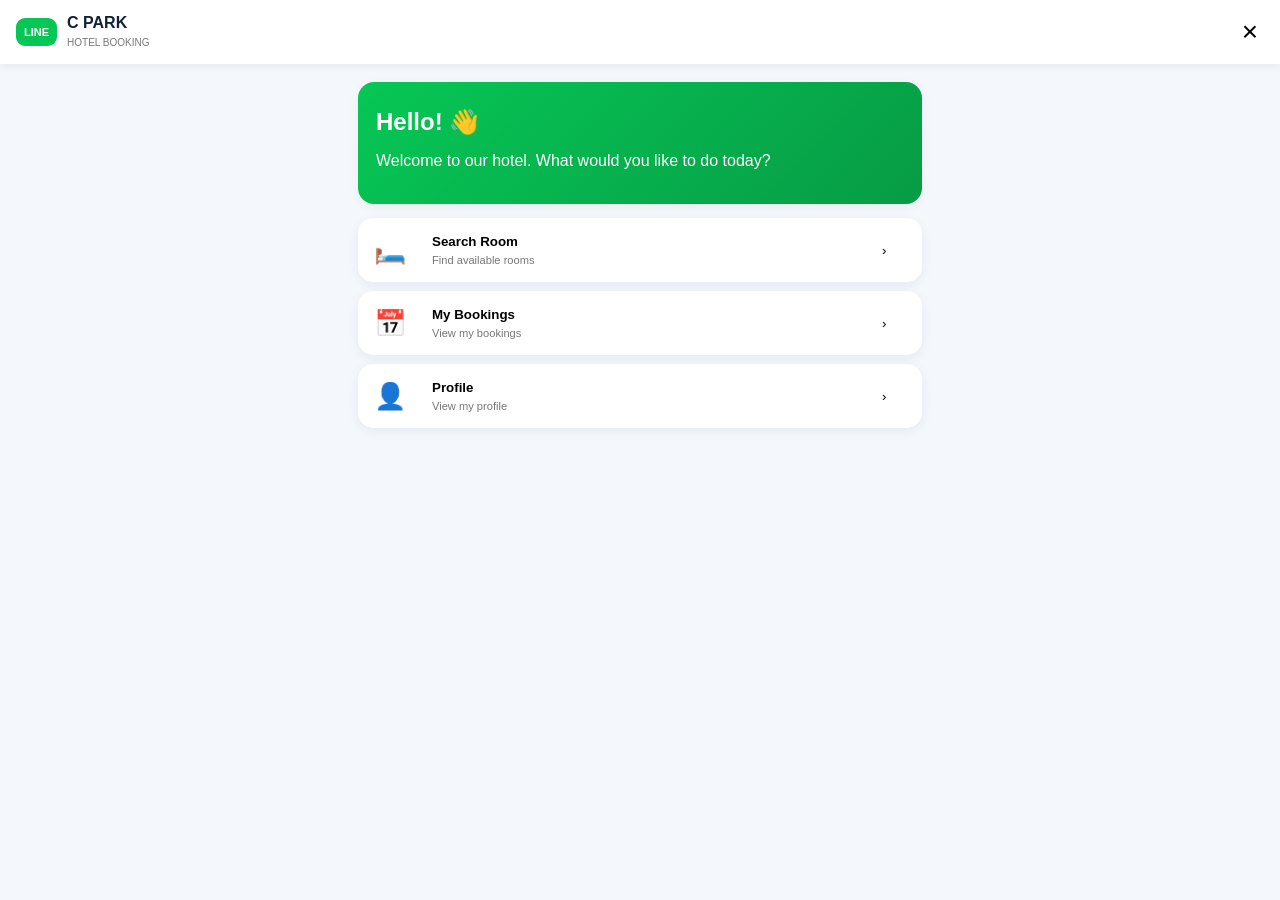
==== commit c387b149: "Add files via upload" ====
--- a/index.html
+++ b/index.html
@@ -1 +1,104 @@
-<!doctype html><html><head><meta charset="utf-8"><meta name="viewport" content="width=device-width,initial-scale=1"><title>Hotel Booking</title><style>body{font-family:Arial;background:#f5f7fb;margin:0}.wrap{max-width:520px;margin:auto;padding:20px}.card{background:#fff;padding:20px;border-radius:18px;margin:14px 0;box-shadow:0 6px 20px #0001}.room{padding:16px;border:1px solid #ddd;border-radius:12px;margin:10px 0;cursor:pointer}label{display:block;font-weight:bold;margin:12px 0 5px}input,textarea{width:100%;padding:12px;border:1px solid #ddd;border-radius:9px;box-sizing:border-box}button{width:100%;padding:13px;border:0;border-radius:10px;background:#315efb;color:white;font-weight:bold;margin-top:16px}.hidden{display:none}.err{color:#b42318}.ok{color:#137a3b}</style></head><body><div class="wrap"><div class="card"><h1>Hotel Booking</h1><p>Select a room and your stay dates.</p></div><div id="rooms" class="card"><h2>1. Select Room</h2><div class="room" onclick="pick('Standard Room')"><b>Standard Room</b><br>40,000 MMK / night</div><div class="room" onclick="pick('Superior Room')"><b>Superior Room</b><br>60,000 MMK / night</div><div class="room" onclick="pick('Deluxe Room')"><b>Deluxe Room</b><br>80,000 MMK / night</div></div><div id="form" class="card hidden"><h2>2. Dates & Details</h2><p id="chosen"></p><label>Check-in</label><input id="checkin" type="date"><label>Check-out</label><input id="checkout" type="date"><label>Full Name</label><input id="name"><label>Phone Number</label><input id="phone"><label>Guests</label><input id="guests" type="number" min="1" value="2"><label>Note</label><textarea id="note" rows="3"></textarea><button onclick="book()">Confirm Booking</button><div id="msg"></div></div><div id="result" class="card hidden"></div></div><script>const WEBHOOK_URL="PASTE_N8N_PRODUCTION_WEBHOOK_URL_HERE";let room="";function pick(r){room=r;rooms.classList.add("hidden");form.classList.remove("hidden");chosen.textContent="Selected room: "+r}async function book(){const d={action:"book",room,checkin:checkin.value,checkout:checkout.value,name:name.value.trim(),phone:phone.value.trim(),guests:guests.value,note:note.value.trim()};if(!d.checkin||!d.checkout||!d.name||!d.phone){msg.innerHTML="<p class=err>Please complete all required fields.</p>";return}if(d.checkout<=d.checkin){msg.innerHTML="<p class=err>Check-out must be after check-in.</p>";return}try{const r=await fetch(WEBHOOK_URL,{method:"POST",headers:{"Content-Type":"application/json"},body:JSON.stringify(d)}),x=await r.json();if(!x.success){msg.innerHTML="<p class=err>"+x.message+"</p>";return}form.classList.add("hidden");result.classList.remove("hidden");result.innerHTML="<h2 class=ok>Booking Submitted ✓</h2><p>Booking ID: "+x.booking.bookingId+"<br>Room: "+x.booking.room+"<br>Check-in: "+x.booking.checkin+"<br>Check-out: "+x.booking.checkout+"<br>Guests: "+x.booking.guests+"<br>Status: "+x.booking.status+"</p>"}catch(e){msg.innerHTML="<p class=err>Cannot connect to booking server.</p>"}}</script></body></html>+<!DOCTYPE html>
+<html lang="en">
+<head>
+  <meta charset="UTF-8">
+  <meta name="viewport" content="width=device-width, initial-scale=1.0">
+  <title>C Park Hotel Booking</title>
+  <link rel="stylesheet" href="./style.css">
+  <script src="https://static.line-scdn.net/liff/edge/2/sdk.js"></script>
+</head>
+<body>
+  <header class="topbar">
+    <div class="brand"><span class="line-dot">LINE</span><div><b>C PARK</b><small>HOTEL BOOKING</small></div></div>
+    <button id="closeBtn" class="icon-btn" onclick="closeLiff()">×</button>
+  </header>
+
+  <main class="container">
+    <section id="menuPage" class="page active">
+      <div class="welcome card">
+        <h2>Hello! 👋</h2>
+        <p>Welcome to our hotel. What would you like to do today?</p>
+      </div>
+      <button class="menu-card" onclick="showPage('searchPage')">
+        <span class="menu-icon">🛏️</span>
+        <span><b>Search Room</b><small>Find available rooms</small></span>
+        <span>›</span>
+      </button>
+      <button class="menu-card" onclick="showPage('bookingsPage'); loadBookings()">
+        <span class="menu-icon">📅</span>
+        <span><b>My Bookings</b><small>View my bookings</small></span>
+        <span>›</span>
+      </button>
+      <button class="menu-card" onclick="showPage('profilePage'); loadProfile()">
+        <span class="menu-icon">👤</span>
+        <span><b>Profile</b><small>View my profile</small></span>
+        <span>›</span>
+      </button>
+    </section>
+
+    <section id="searchPage" class="page">
+      <button class="back" onclick="showPage('menuPage')">‹ Back</button>
+      <h2>Select Room & Date</h2>
+      <div class="card">
+        <label>Check-in</label>
+        <input id="checkin" type="date">
+        <label>Check-out</label>
+        <input id="checkout" type="date">
+        <label>Guests</label>
+        <select id="guests"><option>1</option><option selected>2</option><option>3</option><option>4</option></select>
+        <button class="primary" onclick="searchRooms()">Search Available Rooms</button>
+      </div>
+      <div id="rooms" class="room-list"></div>
+    </section>
+
+    <section id="infoPage" class="page">
+      <button class="back" onclick="showPage('searchPage')">‹ Back</button>
+      <h2>Booking Information</h2>
+      <div class="card">
+        <div id="selectedRoomBox"></div>
+        <label>Full Name</label>
+        <input id="customerName" type="text" placeholder="Enter your name">
+        <label>Phone Number</label>
+        <input id="phone" type="tel" placeholder="09xxxxxxxxx">
+        <label>Note (Optional)</label>
+        <textarea id="note" rows="3" placeholder="Special request..."></textarea>
+        <button class="primary" onclick="showConfirm()">Next</button>
+      </div>
+    </section>
+
+    <section id="confirmPage" class="page">
+      <button class="back" onclick="showPage('infoPage')">‹ Back</button>
+      <h2>Confirm Booking</h2>
+      <div id="confirmBox" class="card"></div>
+      <button class="primary" onclick="createBooking()">BOOK NOW</button>
+    </section>
+
+    <section id="successPage" class="page">
+      <div class="success card">
+        <div class="check">✓</div>
+        <h2>Booking Completed!</h2>
+        <p>Your booking has been successfully sent.</p>
+        <p>You can see your booking in <b>My Bookings</b>.</p>
+        <div id="bookingIdResult"></div>
+        <button class="primary" onclick="showPage('bookingsPage'); loadBookings()">View My Bookings</button>
+        <button class="secondary" onclick="showPage('menuPage')">Back to Menu</button>
+      </div>
+    </section>
+
+    <section id="bookingsPage" class="page">
+      <button class="back" onclick="showPage('menuPage')">‹ Back</button>
+      <h2>My Bookings</h2>
+      <div id="myBookings"></div>
+    </section>
+
+    <section id="profilePage" class="page">
+      <button class="back" onclick="showPage('menuPage')">‹ Back</button>
+      <h2>Profile</h2>
+      <div id="profile" class="card"></div>
+    </section>
+  </main>
+
+  <script src="./config.js"></script>
+  <script src="./app.js"></script>
+</body>
+</html>
--- a/style.css
+++ b/style.css
@@ -0,0 +1 @@
+*{box-sizing:border-box}body{margin:0;font-family:Arial,sans-serif;background:#f4f7fb;color:#13213c}.topbar{height:64px;background:#fff;display:flex;align-items:center;justify-content:space-between;padding:8px 16px;box-shadow:0 2px 8px #0001;position:sticky;top:0;z-index:5}.brand{display:flex;gap:10px;align-items:center}.brand b{display:block}.brand small{font-size:10px;color:#777}.line-dot{background:#06c755;color:#fff;border-radius:9px;padding:8px;font-weight:bold;font-size:11px}.icon-btn{border:0;background:none;font-size:28px}.container{max-width:600px;margin:auto;padding:18px}.page{display:none}.page.active{display:block}.card{background:#fff;border-radius:16px;padding:18px;margin-bottom:14px;box-shadow:0 3px 12px #0000000c}.welcome{background:linear-gradient(135deg,#06c755,#079b45);color:white}.menu-card{width:100%;display:grid;grid-template-columns:48px 1fr 24px;gap:10px;align-items:center;text-align:left;background:#fff;border:0;border-radius:15px;padding:16px;margin:9px 0;box-shadow:0 3px 12px #00000010}.menu-icon{font-size:26px}.menu-card b,.menu-card small{display:block}.menu-card small{color:#777;margin-top:5px}.back{border:0;background:none;font-size:16px;padding:8px 0;color:#1769aa}h2{margin:8px 0 16px}label{display:block;font-weight:bold;font-size:13px;margin:13px 0 6px}input,select,textarea{width:100%;padding:12px;border:1px solid #d8dee8;border-radius:9px;font-size:15px;background:#fff}.primary,.secondary{width:100%;padding:13px;border:0;border-radius:9px;font-weight:bold;margin-top:15px}.primary{background:#06c755;color:#fff}.secondary{background:#e9eef5;color:#13213c}.room-card{display:flex;gap:12px;align-items:center;background:#fff;border-radius:14px;padding:12px;margin:10px 0;box-shadow:0 3px 10px #0000000c}.room-img{width:90px;height:70px;border-radius:9px;object-fit:cover;background:#ddd}.room-card .grow{flex:1}.price{color:#06a947;font-weight:bold;margin-top:5px}.select-btn{background:#06c755;color:#fff;border:0;border-radius:8px;padding:9px}.check{width:62px;height:62px;border-radius:50%;background:#06c755;color:#fff;display:flex;align-items:center;justify-content:center;font-size:35px;margin:auto}.success{text-align:center;padding:30px 18px}.booking-item{background:#fff;border-radius:14px;padding:15px;margin:10px 0;border-left:5px solid #06c755;box-shadow:0 3px 10px #0000000c}.status{display:inline-block;padding:5px 9px;border-radius:20px;background:#d9f8e4;color:#087b36;font-size:12px;font-weight:bold}.muted{color:#6f7785;font-size:13px}.error{background:#fff0f0;color:#a00;padding:12px;border-radius:10px;margin:10px 0}
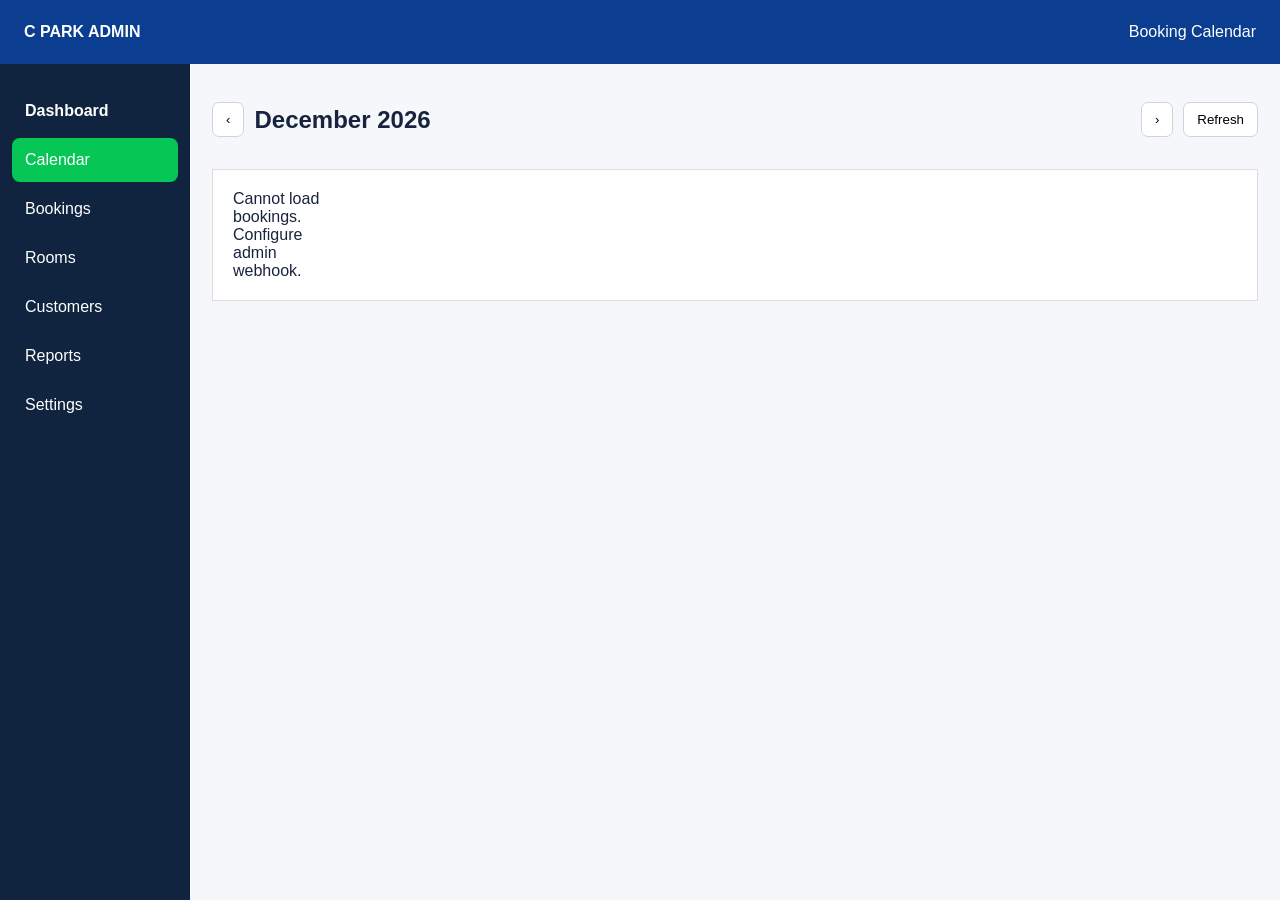
==== commit 10abb1c1: "Add files via upload" ====
--- a/index.html
+++ b/index.html
@@ -1,104 +1,12 @@
 <!DOCTYPE html>
 <html lang="en">
-<head>
-  <meta charset="UTF-8">
-  <meta name="viewport" content="width=device-width, initial-scale=1.0">
-  <title>C Park Hotel Booking</title>
-  <link rel="stylesheet" href="./style.css">
-  <script src="https://static.line-scdn.net/liff/edge/2/sdk.js"></script>
-</head>
+<head><meta charset="UTF-8"><meta name="viewport" content="width=device-width,initial-scale=1"><title>C PARK Admin Calendar</title><link rel="stylesheet" href="./admin.css"></head>
 <body>
-  <header class="topbar">
-    <div class="brand"><span class="line-dot">LINE</span><div><b>C PARK</b><small>HOTEL BOOKING</small></div></div>
-    <button id="closeBtn" class="icon-btn" onclick="closeLiff()">×</button>
-  </header>
-
-  <main class="container">
-    <section id="menuPage" class="page active">
-      <div class="welcome card">
-        <h2>Hello! 👋</h2>
-        <p>Welcome to our hotel. What would you like to do today?</p>
-      </div>
-      <button class="menu-card" onclick="showPage('searchPage')">
-        <span class="menu-icon">🛏️</span>
-        <span><b>Search Room</b><small>Find available rooms</small></span>
-        <span>›</span>
-      </button>
-      <button class="menu-card" onclick="showPage('bookingsPage'); loadBookings()">
-        <span class="menu-icon">📅</span>
-        <span><b>My Bookings</b><small>View my bookings</small></span>
-        <span>›</span>
-      </button>
-      <button class="menu-card" onclick="showPage('profilePage'); loadProfile()">
-        <span class="menu-icon">👤</span>
-        <span><b>Profile</b><small>View my profile</small></span>
-        <span>›</span>
-      </button>
-    </section>
-
-    <section id="searchPage" class="page">
-      <button class="back" onclick="showPage('menuPage')">‹ Back</button>
-      <h2>Select Room & Date</h2>
-      <div class="card">
-        <label>Check-in</label>
-        <input id="checkin" type="date">
-        <label>Check-out</label>
-        <input id="checkout" type="date">
-        <label>Guests</label>
-        <select id="guests"><option>1</option><option selected>2</option><option>3</option><option>4</option></select>
-        <button class="primary" onclick="searchRooms()">Search Available Rooms</button>
-      </div>
-      <div id="rooms" class="room-list"></div>
-    </section>
-
-    <section id="infoPage" class="page">
-      <button class="back" onclick="showPage('searchPage')">‹ Back</button>
-      <h2>Booking Information</h2>
-      <div class="card">
-        <div id="selectedRoomBox"></div>
-        <label>Full Name</label>
-        <input id="customerName" type="text" placeholder="Enter your name">
-        <label>Phone Number</label>
-        <input id="phone" type="tel" placeholder="09xxxxxxxxx">
-        <label>Note (Optional)</label>
-        <textarea id="note" rows="3" placeholder="Special request..."></textarea>
-        <button class="primary" onclick="showConfirm()">Next</button>
-      </div>
-    </section>
-
-    <section id="confirmPage" class="page">
-      <button class="back" onclick="showPage('infoPage')">‹ Back</button>
-      <h2>Confirm Booking</h2>
-      <div id="confirmBox" class="card"></div>
-      <button class="primary" onclick="createBooking()">BOOK NOW</button>
-    </section>
-
-    <section id="successPage" class="page">
-      <div class="success card">
-        <div class="check">✓</div>
-        <h2>Booking Completed!</h2>
-        <p>Your booking has been successfully sent.</p>
-        <p>You can see your booking in <b>My Bookings</b>.</p>
-        <div id="bookingIdResult"></div>
-        <button class="primary" onclick="showPage('bookingsPage'); loadBookings()">View My Bookings</button>
-        <button class="secondary" onclick="showPage('menuPage')">Back to Menu</button>
-      </div>
-    </section>
-
-    <section id="bookingsPage" class="page">
-      <button class="back" onclick="showPage('menuPage')">‹ Back</button>
-      <h2>My Bookings</h2>
-      <div id="myBookings"></div>
-    </section>
-
-    <section id="profilePage" class="page">
-      <button class="back" onclick="showPage('menuPage')">‹ Back</button>
-      <h2>Profile</h2>
-      <div id="profile" class="card"></div>
-    </section>
-  </main>
-
-  <script src="./config.js"></script>
-  <script src="./app.js"></script>
-</body>
-</html>
+<header><b>C PARK ADMIN</b><span>Booking Calendar</span></header>
+<div class="layout">
+<aside><b>Dashboard</b><a class="active">Calendar</a><a>Bookings</a><a>Rooms</a><a>Customers</a><a>Reports</a><a>Settings</a></aside>
+<main><div class="toolbar"><button onclick="changeMonth(-1)">‹</button><h2 id="monthTitle"></h2><button onclick="changeMonth(1)">›</button><button onclick="loadBookings()">Refresh</button></div>
+<div id="calendar" class="calendar"></div><div id="detail" class="detail hidden"></div></main>
+</div>
+<script src="./config.js"></script><script src="./admin.js"></script>
+</body></html>
--- a/admin.css
+++ b/admin.css
@@ -0,0 +1 @@
+*{box-sizing:border-box}body{margin:0;font-family:Arial;background:#f5f7fa;color:#18243d}header{height:64px;background:#0b3d91;color:#fff;display:flex;align-items:center;justify-content:space-between;padding:0 24px} .layout{display:flex;min-height:calc(100vh - 64px)}aside{width:190px;background:#10233f;color:#fff;padding:20px 12px}aside a,aside b{display:block;padding:13px;border-radius:8px;margin:5px 0;color:#fff;text-decoration:none}aside .active{background:#06c755}main{flex:1;padding:22px}.toolbar{display:flex;gap:10px;align-items:center;margin-bottom:15px}.toolbar h2{flex:1}.toolbar button{padding:9px 13px;border:1px solid #ccd4df;background:#fff;border-radius:7px}.calendar{display:grid;grid-template-columns:repeat(7,1fr);background:#fff;border:1px solid #ddd}.head{background:#edf1f7;font-weight:bold;padding:10px}.day{min-height:115px;border:1px solid #e2e6ed;padding:6px}.num{font-size:12px;color:#777}.event{padding:7px;border-radius:7px;margin-top:7px;font-size:12px;background:#d9f8e4;cursor:pointer}.detail{position:fixed;right:20px;top:90px;width:350px;background:#fff;border-radius:14px;padding:20px;box-shadow:0 10px 35px #0003}.hidden{display:none}@media(max-width:700px){aside{display:none}.detail{left:10px;right:10px;width:auto}.calendar{font-size:11px}.day{min-height:90px}}
